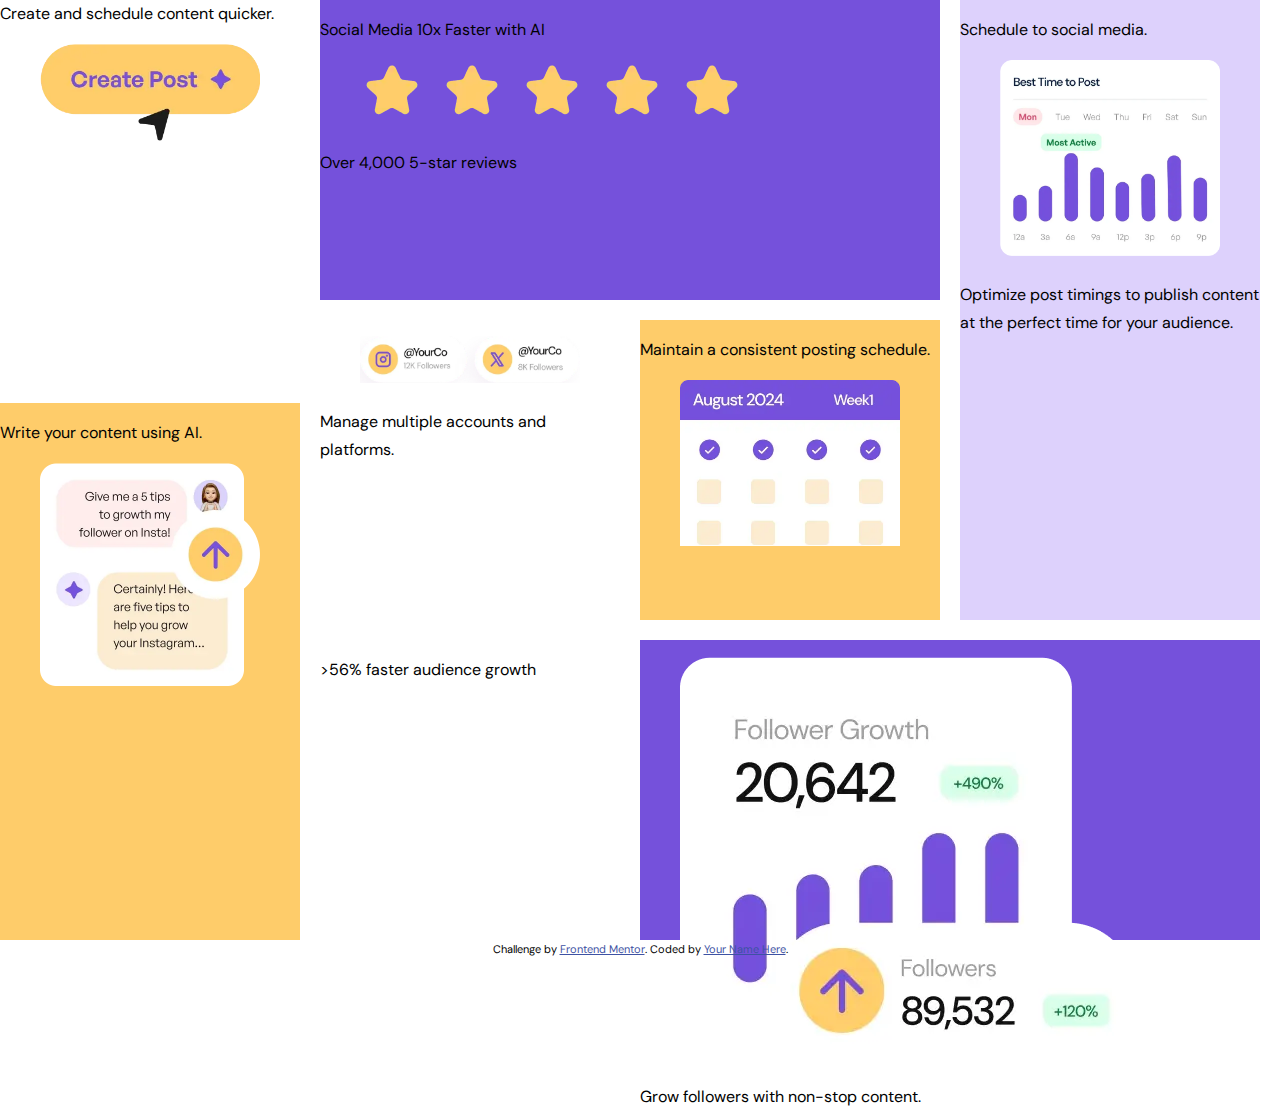
==== index.html @ 3c5e1e2c "change" ====
<!DOCTYPE html>
<html lang="en">
<head>
  <meta charset="UTF-8">
  <meta name="viewport" content="width=device-width, initial-scale=1.0"> <!-- displays site properly based on user's device -->

  <link rel="icon" type="image/png" sizes="32x32" href="./assets/images/favicon-32x32.png">
  <link rel="stylesheet" href="/tp2-bento-grid-main/assets/css/style.css">
  
  <title>Frontend Mentor | Bento grid</title>

  <!-- Feel free to remove these styles or customise in your own stylesheet 👍 -->
  <style>
    .attribution { font-size: 11px; text-align: center; }
    .attribution a { color: hsl(228, 45%, 44%); }
  </style>
</head>
<body>
<div class="bento-grid">

  <div class="item1">
    <p class="xlg">Social Media 10x Faster with AI</p>
    <figure class="img1">
      <img src="/tp2-bento-grid-main/assets/images/illustration-five-stars.webp" alt="star reviews">
    </figure>
    <p class="sm-text">Over 4,000 5-star reviews</p>
  </div>
 
  <div class="item2">
  <figure class="img2">
    <img src="/tp2-bento-grid-main/assets/images/illustration-multiple-platforms.webp" alt="instagram & x">
  </figure>
  <p class="med-text">Manage multiple accounts and platforms.</p>
  </div>
  <div class="item3">
  <p class="med-text">Maintain a consistent posting schedule.</p>
  <figure class="img3">
    <img src="/tp2-bento-grid-main/assets/images/illustration-consistent-schedule.webp" alt="calendrier">
  </figure>
</div>

  <div class="item4">
  <p class="lg-text">Schedule to social media.</p>
  <figure class="img4">
    <img src="/tp2-bento-grid-main/assets/images/illustration-schedule-posts.webp" alt="tableau">
  </figure>
  <p class="sm-text">Optimize post timings to publish content at the perfect time for your audience.</p>
</div>
<div class="item5">
  <figure class="img5">
    <img src="assets/images/illustration-grow-followers.webp" alt="">
  </figure>
  <p class="lg-text">Grow followers with non-stop content.</p>
</div>
  
<div class="item6">
  <p class="sm-text">>56% faster audience growth</p>
</div>
  
  <div class="flexbox">
  <div class="item7">
    <div class="lg-text">Create and schedule content quicker.</div>
    <figure class="img7">
      <img src="assets/images/illustration-create-post.webp" alt="">
    </figure>
  </div> 
  
  <div class="item8">
  <p class="lg-text">Write your content using AI.</p>
  <figure class="img8">
    <img src="assets/images/illustration-ai-content.webp" alt="">
  </figure>
  </div>
</div>
</div>
  
  <div class="attribution">
    Challenge by <a href="https://www.frontendmentor.io?ref=challenge">Frontend Mentor</a>. 
    Coded by <a href="#">Your Name Here</a>.
  </div>
</body>
</html>
---- tp2-bento-grid-main/assets/css/style.css ----
@charset "UTF-8";

/* Importation de polices Google Fonts */
@import url('https://fonts.googleapis.com/css2?family=DM+Sans:opsz@9..40&family=DM+Sans:opsz,wght@9..40,500&family=DM+Sans:ital,opsz,wght@1,9..40,500&display=swap');

/**
 * @author X <X@csfoy.ca>
 *
 * TABLE DES MATIERES
 *
 * Reset
 * Utilitaires
 * Charte typographique
 * Grille de mise en page 
 *
 */

/* Reset
   ========================================================================== */

@import url(normalize.css);


/* Utilitaires
   ========================================================================== */

/* Définir des variables CSS */
:root {
    /* Couleurs */
    --color-primary: #7551db;
    --color-secondary: #fecc6a;
    --color-tertiary: rgb(221, 209, 252); 
}


/*** Harmoniser le modèle de boîte avec Box-Sizing ***/
html {
    box-sizing: border-box;
}

*, *::before, *::after {
    box-sizing: inherit;
}
 
/* fluidifier les images */
img{
    max-width: 100%;
}
 
/* Charte typographique
   ========================================================================== */
 
/* Base décimale */
html{
    font-size: 62.5%;
}

body {
    font-family: "DM Sans", serif;
    font-optical-sizing: auto;
    font-weight: 400;
    font-style: normal;

    /* taille de police du texte sur l'écran étroit: 14px */
    font-size: 1.4rem;
    /* facteur multiplicateur de la taille de la police 1.375x16 = 22 */
    line-height: 1.375;
} 

@media (min-width: 600px) {
    body {
        line-height: 1.5;
        font-size: 1.6rem;
    }
}
@media (min-width: 800px) {
    body {
        line-height: 1.75;
        font-size: 1.6rem;
    }
}

h1,
h2,
h3,
h4{ 
    font-weight: 500;
}
 
/* Hiérarchie responsive : plus proche = plus petit  &  plus loin = plus grand */
/* AJUSTER LES VALEURS SELON VOTRE PROJET */
h1 {
    /* = 24px */
    font-size: 2.4rem;
}
@media (min-width: 600px) {
    h1 {
        /* = 32px */
        font-size: 3.2rem;
    }
}
@media (min-width: 800px) {
    h1 {
        /* = 36px */
        font-size: 3.6rem;
    }
}

/* Grille de mise en page
   ========================================================================== */

@media(min-width: 600px){
.bento-grid{
   
        display: grid;
        grid-template-columns: repeat(4, 300px);
        grid-template-rows: repeat(3, 300px);
        gap: 20px;
    
    }  
    main{
        max-width: 1000px;
        margin: auto;
    }
}  
  
.item1 {
     grid-area: 1 / 2 / 2 / 4;
     background-color: #7551db;
     
     }
.item2 { 
    grid-area: 2 / 2 / 3 / 3; 
    
}
.item3 {
     grid-area: 2 / 3 / 3 / 4; 
     background-color:#fecc6a ;
    }
.item4 {
     grid-area: 1 / 4 / 3 / 5; 
     background-color: rgb(221, 209, 252)
    }
.item5 { 
    grid-area: 3 / 3 / 4 / 5; 
    background-color: #7551db;
}
.item6 { 
    grid-area: 3 / 2 / 4 / 3; 
     
}
.item8{
    background-color: #fecc6a;
}

.flexbox {
grid-column: 1/2;
grid-row: 1/4;
display: flex;
flex-wrap: wrap;
}
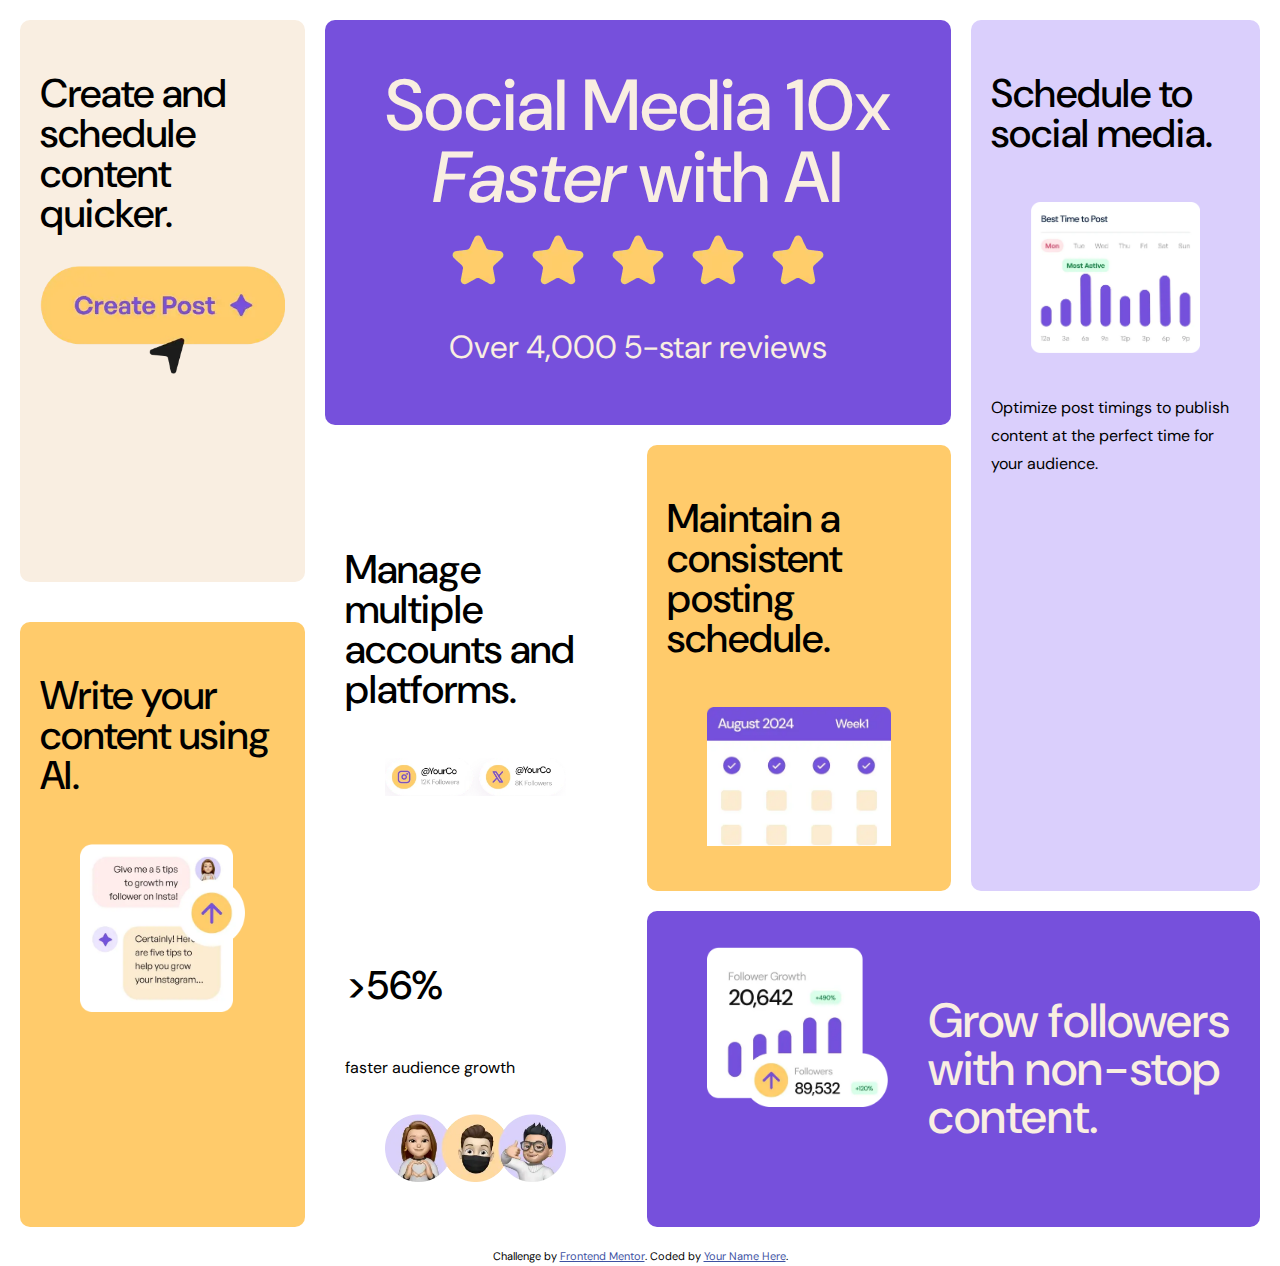
==== commit 57ab401b: "final ver" ====
--- a/index.html
+++ b/index.html
@@ -5,8 +5,7 @@
   <meta name="viewport" content="width=device-width, initial-scale=1.0"> <!-- displays site properly based on user's device -->
 
   <link rel="icon" type="image/png" sizes="32x32" href="./assets/images/favicon-32x32.png">
-  <link rel="stylesheet" href="/tp2-bento-grid-main/assets/css/style.css">
-  
+  <link rel="stylesheet" href="assets/css/style.css">
   <title>Frontend Mentor | Bento grid</title>
 
   <!-- Feel free to remove these styles or customise in your own stylesheet 👍 -->
@@ -16,64 +15,53 @@
   </style>
 </head>
 <body>
-<div class="bento-grid">
-
-  <div class="item1">
-    <p class="xlg">Social Media 10x Faster with AI</p>
-    <figure class="img1">
-      <img src="/tp2-bento-grid-main/assets/images/illustration-five-stars.webp" alt="star reviews">
-    </figure>
-    <p class="sm-text">Over 4,000 5-star reviews</p>
-  </div>
- 
-  <div class="item2">
-  <figure class="img2">
-    <img src="/tp2-bento-grid-main/assets/images/illustration-multiple-platforms.webp" alt="instagram & x">
+<div class="contenant">
+  <div class="section__1">
+  <h1 class="titre"> Social Media 10x <em>Faster</em> with AI</h1>
+  <figure class="section1__img">
+    <img src="assets/images/illustration-five-stars.webp">
   </figure>
-  <p class="med-text">Manage multiple accounts and platforms.</p>
-  </div>
-  <div class="item3">
-  <p class="med-text">Maintain a consistent posting schedule.</p>
-  <figure class="img3">
-    <img src="/tp2-bento-grid-main/assets/images/illustration-consistent-schedule.webp" alt="calendrier">
-  </figure>
+  <p class="text__section_1">Over 4,000 5-star reviews</p>
+</div>
+<div class="section__2">
+<h2 class="sous_titre 2">  Manage multiple accounts and platforms.</h2>
+<figure class="section2__img>"> 
+  <img src="assets/images/illustration-multiple-platforms.webp"alt="">
+</figure>
 </div>
 
-  <div class="item4">
-  <p class="lg-text">Schedule to social media.</p>
-  <figure class="img4">
-    <img src="/tp2-bento-grid-main/assets/images/illustration-schedule-posts.webp" alt="tableau">
-  </figure>
-  <p class="sm-text">Optimize post timings to publish content at the perfect time for your audience.</p>
+<div class="section__3">
+  <h2 class="sous_titre 3">Maintain a consistent posting schedule.</h2>
+  <figure class="section3__img"><img src="assets/images/illustration-consistent-schedule.webp" alt=""></figure>
 </div>
-<div class="item5">
-  <figure class="img5">
-    <img src="assets/images/illustration-grow-followers.webp" alt="">
-  </figure>
-  <p class="lg-text">Grow followers with non-stop content.</p>
+<div class="section__4">
+  <h2 class="sous_titre 4">Schedule to social media.</h2>
+  <figure class="section4__img"><img src="assets/images/illustration-schedule-posts.webp" alt=""></figure>
+  <p>Optimize post timings to publish content at the perfect time for your audience.</p>
+</div>
+
+<div class="section__5">
+  <h2 class="sous_titre_5"> Grow followers with non-stop content.</h2>
+  <figure class="section5__img"><img src="assets/images/illustration-grow-followers.webp" alt=""></figure>
 </div>
   
-<div class="item6">
-  <p class="sm-text">>56% faster audience growth</p>
+  <div class="section__6">
+    <h2 class="sous_titre 6">>56%</h2>
+    <P>faster audience growth</P>
+    <figure class="section6__img"><img src="assets/images/illustration-audience-growth.webp" alt=""></figure>
+  </div>
+<div class="sous_section">
+  <div class="section__7">
+    <h2 class="sous_titre 7">Create and schedule content <div class="diffferent">quicker.</div></h2>
+    <fiugre class="section7_img"><img src="assets/images/illustration-create-post.webp" alt=""></fiugre>
 </div>
-  
-  <div class="flexbox">
-  <div class="item7">
-    <div class="lg-text">Create and schedule content quicker.</div>
-    <figure class="img7">
-      <img src="assets/images/illustration-create-post.webp" alt="">
-    </figure>
-  </div> 
-  
-  <div class="item8">
-  <p class="lg-text">Write your content using AI.</p>
-  <figure class="img8">
-    <img src="assets/images/illustration-ai-content.webp" alt="">
-  </figure>
+   
+  <div class="section__8">
+    <h2 class="sous_titre 8">Write your content using AI.</h2>
+    <figure class="section8__img"><img src="assets/images/illustration-ai-content.webp" alt=""></figure>
   </div>
 </div>
-</div>
-  
+</div> 
   <div class="attribution">
     Challenge by <a href="https://www.frontendmentor.io?ref=challenge">Frontend Mentor</a>. 
     Coded by <a href="#">Your Name Here</a>.
--- a/assets/css/style.css
+++ b/assets/css/style.css
@@ -0,0 +1,317 @@
+@charset "UTF-8";
+
+/* Importation de polices Google Fonts */
+@import url('https://fonts.googleapis.com/css2?family=DM+Sans:opsz@9..40&family=DM+Sans:opsz,wght@9..40,500&family=DM+Sans:ital,opsz,wght@1,9..40,500&display=swap');
+
+/**
+ * @author X <X@csfoy.ca>
+ *
+ * TABLE DES MATIERES
+ *
+ * Reset
+ * Utilitaires
+ * Charte typographique
+ * Grille de mise en page 
+ *
+ */
+
+/* Reset
+   ========================================================================== */
+
+@import url(normalize.css);
+
+
+/* Utilitaires
+   ========================================================================== */
+
+/* Définir des variables CSS */
+:root {
+    /* Couleurs */
+    --color-primary: #7551db;
+    --color-secondary: #fecc6a;
+    --color-tertiary: rgb(221, 209, 252); 
+}
+
+
+/*** Harmoniser le modèle de boîte avec Box-Sizing ***/
+html {
+    box-sizing: border-box;
+}
+
+*, *::before, *::after {
+    box-sizing: inherit;
+}
+ 
+/* fluidifier les images */
+img{
+    max-width: 100%;
+}
+ 
+/* Charte typographique
+   ========================================================================== */
+ 
+/* Base décimale */
+html{
+    font-size: 62.5%;
+}
+
+body {
+    font-family: "DM Sans", serif;
+    font-optical-sizing: auto;
+    font-weight: 400;
+    font-style: normal;
+
+    /* taille de police du texte sur l'écran étroit: 14px */
+    font-size: 1.4rem;
+    /* facteur multiplicateur de la taille de la police 1.375x16 = 22 */
+    line-height: 1.375;
+} 
+
+@media (min-width: 600px) {
+    body {
+        line-height: 1.5;
+        font-size: 1.6rem;
+    }
+}
+@media (min-width: 800px) {
+    body {
+        line-height: 1.75;
+        font-size: 1.6rem;
+    }
+}
+
+h1,
+h2,
+h3,
+h4{ 
+    font-weight: 500;
+}
+ 
+/* Hiérarchie responsive : plus proche = plus petit  &  plus loin = plus grand */
+/* AJUSTER LES VALEURS SELON VOTRE PROJET */
+h1 {
+    /* = 24px */
+    font-size: 2.4rem;
+}
+@media (min-width: 600px) {
+    h1 {
+        /* = 32px */
+        font-size: 3.2rem;
+    }
+}
+@media (min-width: 800px) {
+    h1 {
+        /* = 36px */
+        font-size: 3.6rem;
+    }
+}
+
+/* Grille de mise en page
+   ========================================================================== */
+
+  .contenant{
+    display: flex;
+    flex-direction: column;
+    flex-wrap: wrap;
+    flex-flow: 1 1 auto;
+    margin: 1em;
+  }
+
+
+/* section 1 */
+.section__1{
+    background-color: hsl(256, 67%, 59%);
+    display: flex;
+    flex-direction: column;
+    justify-content: center;
+    align-content: center;
+    padding: 50px;
+    flex-flow: 0 0 auto;
+    margin:auto;
+    border-radius: 10px;
+
+}
+.titre{
+    font-size: 4.5em;
+    text-align: center;
+    color:hsl(31, 66%, 93%);
+    margin: auto;
+    line-height: 1em;
+}
+.text__section_1{
+    display:flex;
+    align-self: center;
+    margin:auto;
+    font-size: 2em;
+    color:hsl(31, 66%, 93%);
+}
+.sous_titre, .sous_titre_5{
+font-size: 2.5em;
+line-height: 1em;
+}
+
+/* section 2 */
+.section__2{
+ margin: 20px;
+ display: flex;
+ flex-direction: column;
+ align-content: center;
+ padding: 20px;
+ flex-flow: 0 0 auto;
+margin: auto;
+border-radius: 10px;
+}
+/* section 3 */
+.section__3{
+    background-color: hsl(39, 100%, 71%);
+    display: flex;
+    flex-direction: column;
+    align-content: center;
+    padding: 20px;
+    flex-flow: 0 0 auto;
+    border-radius: 10px;
+}
+/* section 4 */
+.section__4{
+    background-color: hsl(254, 88%, 90%);
+    display: flex;
+    flex-direction: column;
+    padding: 20px;
+    flex-flow: 0 0 auto;
+    /* max-height: fit-content; */
+    border-radius: 10px;
+   
+}
+/* section 5 */
+.section__5{
+    background-color: hsl(256, 67%, 59%);
+    display: flex;
+    flex-direction: column;
+    align-content: center;
+    padding: 20px;
+    flex-flow: 0 0 auto;
+    border-radius: 10px;
+   
+}
+/* section 6 */
+.section__6{
+    display: flex;
+    flex-direction: column;
+    align-content: center;
+    padding: 20px;
+    flex-flow: 0 0 auto;
+    border-radius: 10px;
+}
+
+/* section 7 */
+.section__7{
+background-color: hsl(31, 66%, 93%);
+display: flex;
+flex-direction: column;
+align-content: center;
+padding: 20px;
+flex-flow: 0 0 auto;
+border-radius: 10px;
+
+
+
+}
+/* section 8 */
+.section__8{
+background-color: hsl(39, 100%, 71%);
+display: flex;
+flex-direction: column;
+align-content: center;
+padding: 20px;
+flex-flow: 0 0 auto;
+border-radius: 10px;
+
+
+}
+
+/* Grand ecran */
+
+@media(min-width: 600px){
+
+    .contenant{
+        display: grid;
+    grid-template-columns: (300px,300px,300px 300px);
+    grid-template-rows: repeat(300px,300px, 300px);
+    grid-column-gap: 20px;
+    grid-row-gap: 20px;
+    margin:20px;
+    }
+    
+    /* section 1 */
+    .section__1{
+        grid-area: 1 / 2 / 2 / 4; 
+        display: flex;
+        flex-direction: row;
+        flex-wrap: wrap;
+        align-content: center;
+       
+        
+    }
+    /* section 2 */
+    .section__2{
+        grid-area: 2 / 2 / 3 / 3; 
+        max-height: fit-content;
+       
+    }
+    /* section 3 */
+    .section__3{
+        grid-area: 2 / 3 / 3 / 4; 
+        max-height: fit-content;
+        
+    }
+    /* section 4 */
+    .section__4{
+        grid-area: 1 / 4 / 3 / 5; 
+        
+       
+    }
+    /* section 5 */
+    .section__5{
+        grid-area: 3 / 3 / 4 / 5; 
+        display: flex;
+        flex-direction: row;
+        justify-content: flex-end;
+       
+    }
+    .sous_titre_5{
+order:2;
+align-content: center;
+font-size: 3em;
+color: hsl(31, 66%, 93%);;
+    }
+    /* section 6 */
+    .section__6{
+        grid-area: 3 / 2 / 4 / 3;
+        max-height: fit-content;
+     
+        
+    }
+    /* section 7 et 8 */
+    .sous_section{
+        grid-area: 1 / 1 / 4 / 2;
+        display:grid;
+        grid-row-gap: 40px;
+    }
+    /* section 7 */
+    .section__7{
+    grid-area: 1 / 1 / 2 / 2;
+    max-width: fit-content;
+      
+    
+    
+    
+    }
+    /* section 8 */
+    .section__8{
+    grid-area: 2 / 1 / 3 / 2;
+    /* max-height: fit-content; */
+    
+       
+    }
+
+}
